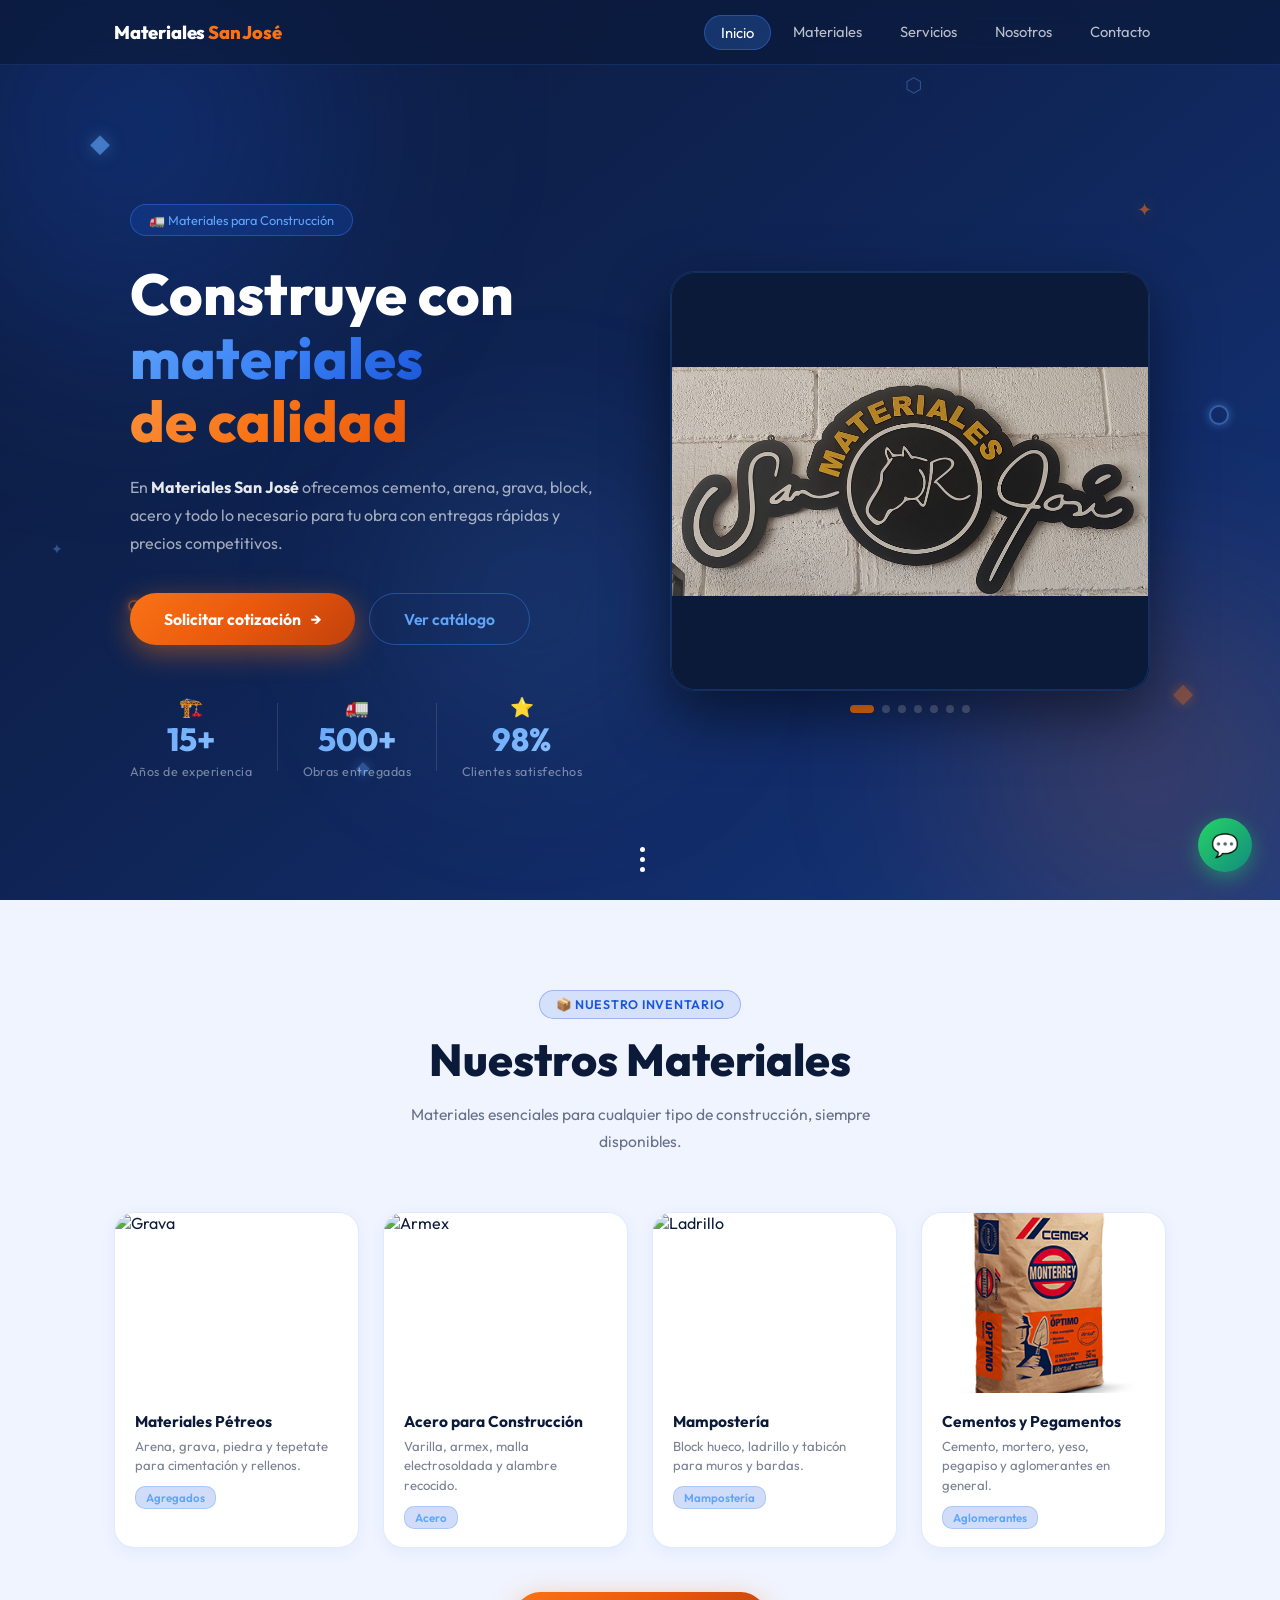
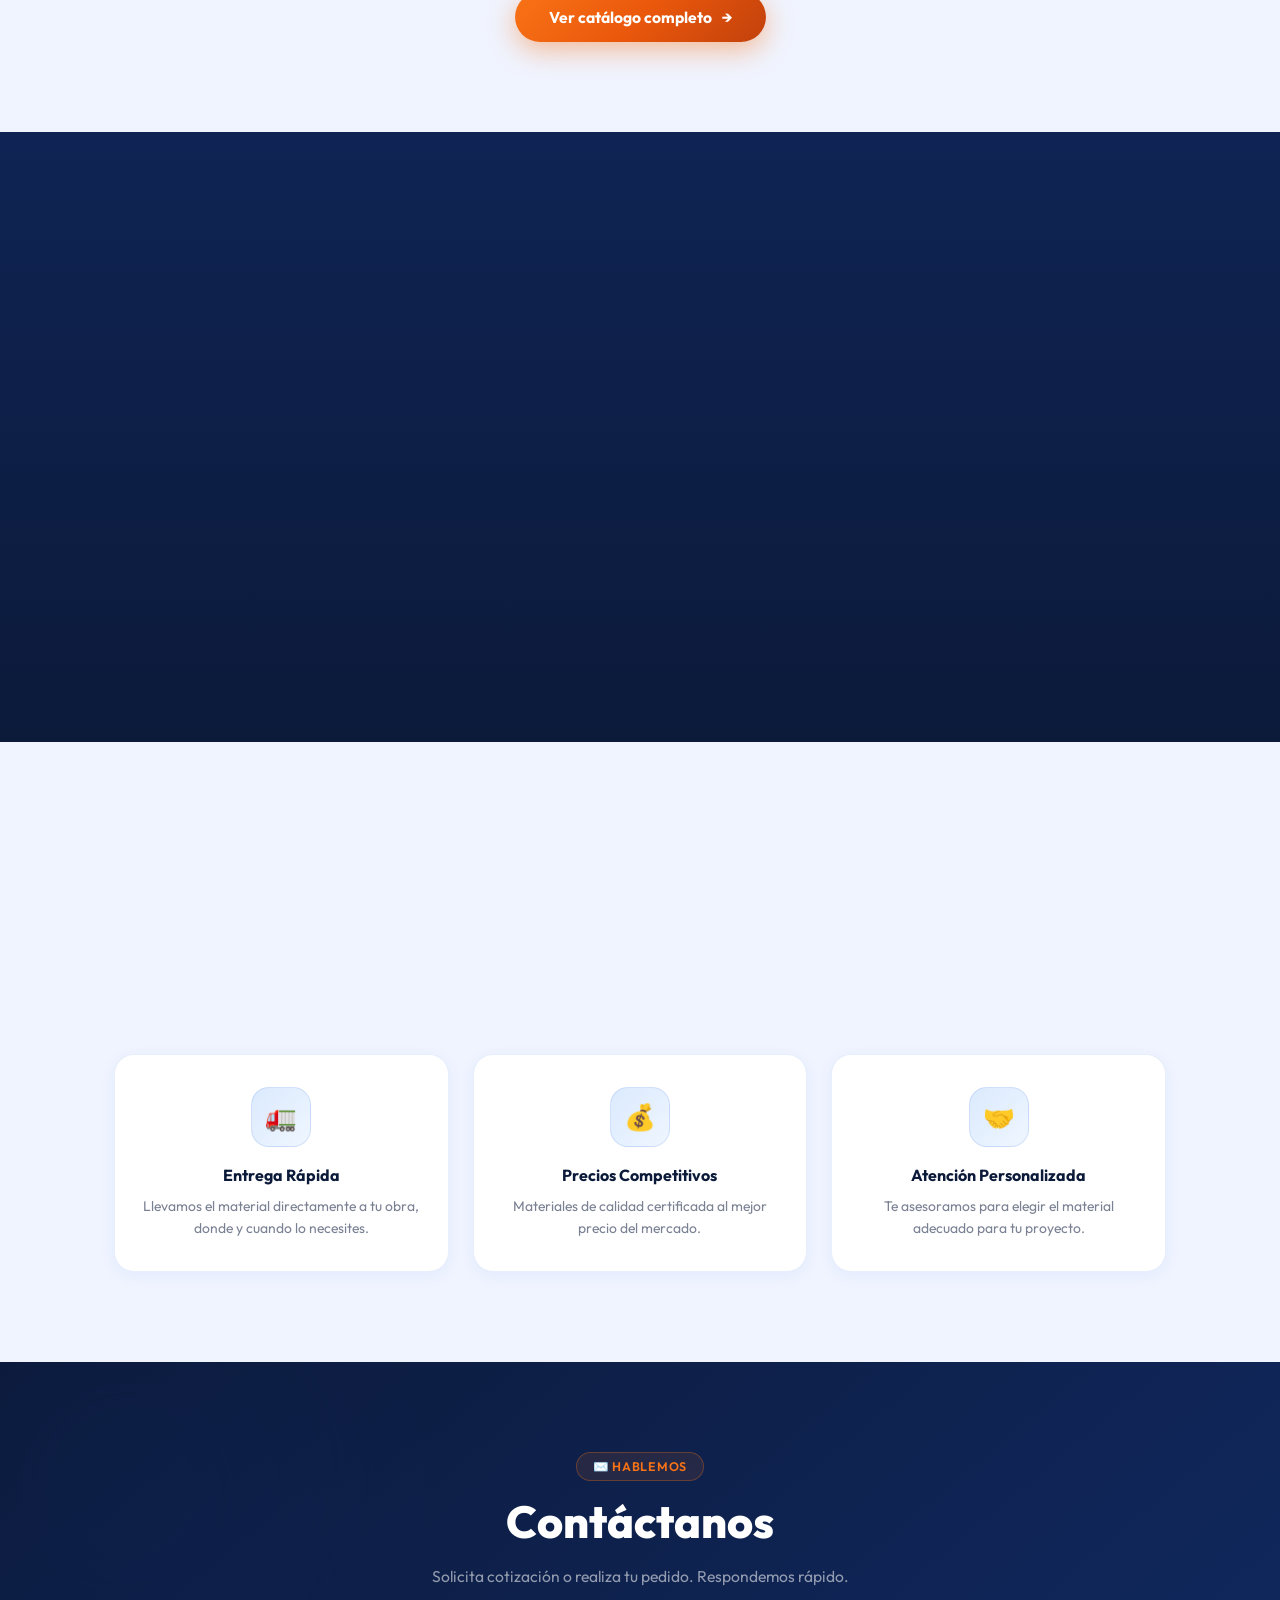
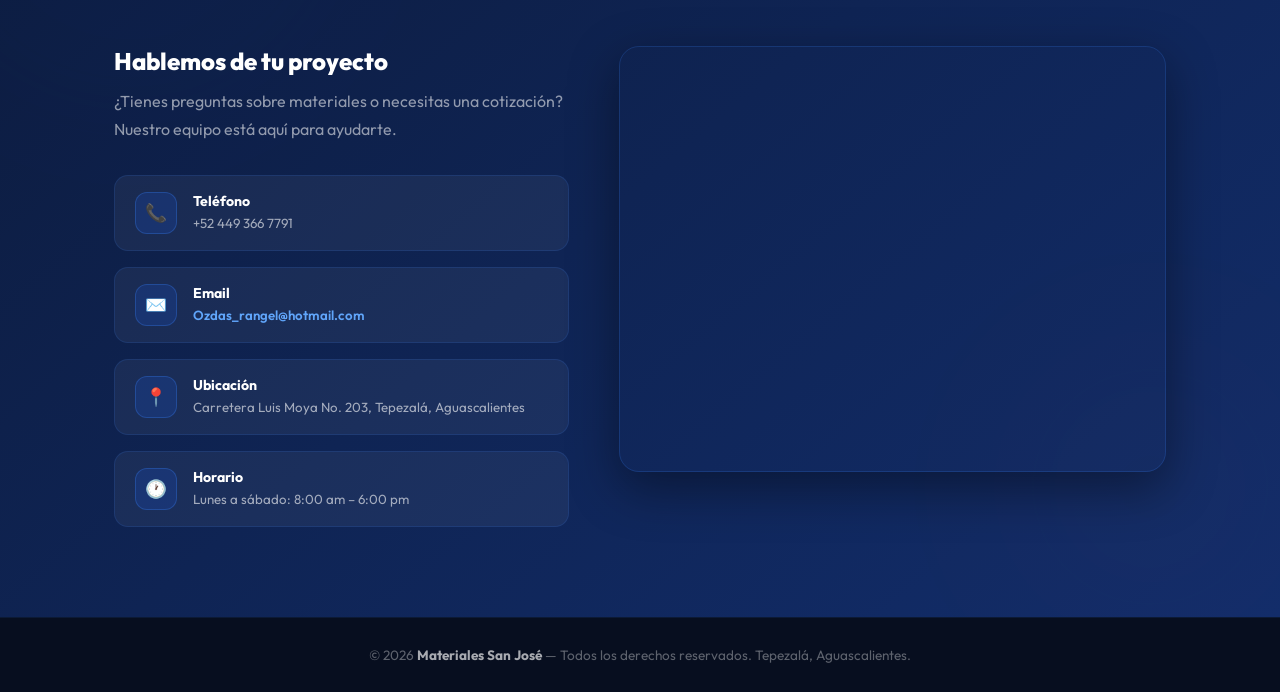
==== index.html @ df7d9808 "Primer commit" ====
<!DOCTYPE html>
<html lang="es">
<head>
<meta charset="UTF-8">
<meta name="viewport" content="width=device-width, initial-scale=1">
<title>Materiales San José | Venta de Materiales para Construcción</title>
<meta name="description" content="Materiales San José ofrece cemento, arena, grava, block, acero y todo lo necesario para tu obra con entregas rápidas y precios competitivos.">
<meta name="theme-color" content="#1a56db">
<link rel="icon" type="image/png" href="img/favicon-96x96.png">
<link href="https://fonts.googleapis.com/css2?family=Outfit:wght@300;400;600;700;800&display=swap" rel="stylesheet">
<script defer src="https://unpkg.com/lucide@latest/dist/umd/lucide.js"></script>
<link rel="stylesheet" href="css/styles.css">
</head>
<body>

<!-- ===== NAV ===== -->
<nav class="nav-container">
  <div class="container">
    <div class="nav-wrapper">
      <div class="nav-logo">
        <img src="" alt="Materiales San José" onerror="this.style.display='none'; this.nextElementSibling.style.display='block'">
        <span class="nav-logo-text" style="display:none">Materiales <span>San José</span></span>
      </div>
      <div class="nav-menu-desktop">
        <a href="#inicio" class="active">Inicio</a>
        <a href="#materiales">Materiales</a>
        <a href="#servicios">Servicios</a>
        <a href="#nosotros">Nosotros</a>
        <a href="#contacto">Contacto</a>
      </div>
      <button id="mobile-menu-button" aria-label="Menú">
        <i data-lucide="menu"></i>
      </button>
    </div>
  </div>
  <div id="mobile-menu" class="mobile-menu">
    <div class="mobile-menu-content">
      <a href="#inicio">Inicio</a>
      <a href="#materiales">Materiales</a>
      <a href="#servicios">Servicios</a>
      <a href="#nosotros">Nosotros</a>
      <a href="#contacto">Contacto</a>
    </div>
  </div>
</nav>

<!-- ===== HERO ===== -->
<section id="inicio">
  <!-- Blobs de fondo -->
  <div class="blob blob-1"></div>
  <div class="blob blob-2"></div>
  <div class="blob blob-3"></div>

  <!-- Formas flotantes -->
  <div class="float-shape" style="top:14%;left:7%;--dur:7s;--delay:0s">
    <span class="shape-icon" style="--size:26px;--color:rgba(96,165,250,0.6)">◆</span>
  </div>
  <div class="float-shape" style="top:22%;right:10%;--dur:9s;--delay:-3s">
    <span class="shape-icon" style="--size:18px;--color:rgba(249,115,22,0.55)">✦</span>
  </div>
  <div class="float-shape" style="top:60%;left:4%;--dur:11s;--delay:-5s">
    <span class="shape-icon" style="--size:14px;--color:rgba(96,165,250,0.4)">✦</span>
  </div>
  <div class="float-shape" style="bottom:22%;right:7%;--dur:8s;--delay:-2s">
    <div class="shape-diamond" style="--size:14px;--color:rgba(249,115,22,0.4)"></div>
  </div>
  <div class="float-shape" style="top:45%;right:4%;--dur:13s;--delay:-7s">
    <div class="shape-ring" style="--size:20px;--color:rgba(96,165,250,0.45)"></div>
  </div>
  <div class="float-shape" style="bottom:32%;left:10%;--dur:10s;--delay:-4s">
    <div class="shape-ring" style="--size:12px;--color:rgba(249,115,22,0.4)"></div>
  </div>
  <div class="float-shape" style="top:8%;right:28%;--dur:6s;--delay:-1s">
    <span class="shape-icon" style="--size:20px;--color:rgba(96,165,250,0.35)">⬡</span>
  </div>
  <div class="float-shape" style="bottom:14%;left:28%;--dur:9s;--delay:-6s">
    <div class="shape-diamond" style="--size:10px;--color:rgba(96,165,250,0.35)"></div>
  </div>

  <div class="container">
    <div class="hero-wrapper">
      <div class="hero-content">
        <div class="hero-badge">
          🚛 Materiales para Construcción
        </div>
        <h1 class="hero-title">
          Construye con<br>
          <span class="highlight-blue">materiales</span><br>
          <span class="highlight-orange">de calidad</span>
        </h1>
        <p class="hero-description">
          En <strong>Materiales San José</strong> ofrecemos cemento, arena, grava,
          block, acero y todo lo necesario para tu obra con entregas rápidas
          y precios competitivos.
        </p>
        <div class="hero-btns">
          <a href="#contacto" class="btn-primary">
            Solicitar cotización <span class="btn-arrow">→</span>
          </a>
          <a href="html/productos.html" class="btn-secondary">
            Ver catálogo
          </a>
        </div>

        <div class="hero-stats">
          <div class="stat">
            <span class="stat-icon">🏗️</span>
            <span class="stat-num">15+</span>
            <span class="stat-label">Años de experiencia</span>
          </div>
          <div class="stat">
            <span class="stat-icon">🚛</span>
            <span class="stat-num">500+</span>
            <span class="stat-label">Obras entregadas</span>
          </div>
          <div class="stat">
            <span class="stat-icon">⭐</span>
            <span class="stat-num">98%</span>
            <span class="stat-label">Clientes satisfechos</span>
          </div>
        </div>
      </div>

    <div class="hero-image-container">
  <div class="hero-image-glow"></div>
  <div class="hero-slider">
    <img src="img/IMG15.jpg" class="active" alt="">
    <img src="img/IMG25.jpg" alt="">
    <img src="img/IMG24.jpg" alt="Camión de entrega">
    <img src="img/IMG37.jpg" alt="">
    <img src="img/IMG38.jpg" alt="">
    <img src="img/IMG39.jpg" alt="">
    <img src="img/IMG40.jpg" alt="">
    
  </div>
  <div class="hero-slider-dots" id="heroDots"></div>
</div>
  </div>

  <div class="scroll-indicator">
    <div class="scroll-dot"></div>
    <div class="scroll-dot"></div>
    <div class="scroll-dot"></div>
  </div>
</section>

<!-- ===== MATERIALES ===== -->
<section id="materiales" class="section section-light">
  <div class="container">
    <div class="section-header reveal">
      <div class="section-label">📦 Nuestro Inventario</div>
      <h2 class="section-title dark">Nuestros Materiales</h2>
      <p class="section-desc dark">Materiales esenciales para cualquier tipo de construcción, siempre disponibles.</p>
    </div>

    <div class="gallery-grid">
      <div class="gallery-card reveal" style="transition-delay:.05s">
        <div class="card-slider">
           <img src="img/IMG47.jpg" alt="Arena">
          <img src="img/IMG46.jpg" alt="Grava">
            <img src="img/IMG44.jpg" alt="Piedra">
          <img src="img/IMG48.jpg" alt="Tepetate">
        </div>
        <div class="card-body">
          <h3>Materiales Pétreos</h3>
          <p>Arena, grava, piedra y tepetate para cimentación y rellenos.</p>
          <span class="card-tag">Agregados</span>
        </div>
      </div>

      <div class="gallery-card reveal" style="transition-delay:.1s">
        <div class="card-slider">
          <img src="img/IMG41.jpg" class="active" alt="Varilla">
          <img src="img/IMG36.jpg" alt="Armex">
          <img src="img/IMG14.jpg" alt="Malla">
          <img src="img/alambre.avif" alt="Alambre">
        </div>
        <div class="card-body">
          <h3>Acero para Construcción</h3>
          <p>Varilla, armex, malla electrosoldada y alambre recocido.</p>
          <span class="card-tag">Acero</span>
        </div>
      </div>

      <div class="gallery-card reveal" style="transition-delay:.15s">
        <div class="card-slider">
          <img src="img/IMG32.jpg" class="active" alt="Block">
          <img src="img/IMG26.jpg" alt="Ladrillo">
          <img src="img/IMG31.jpg" alt="Tabicón">
        </div>
        <div class="card-body">
          <h3>Mampostería</h3>
          <p>Block hueco, ladrillo y tabicón para muros y bardas.</p>
          <span class="card-tag">Mampostería</span>
        </div>
      </div>

      <div class="gallery-card reveal" style="transition-delay:.2s">
        <div class="card-slider">
          <img src="img/cemento.jpg" class="active" alt="Cemento">
          <img src="img/mortero.png" alt="Mortero">
          <img src="img/yeso.png" alt="Yeso">
          <img src="img/pegapiso.jpg" alt="Pegapiso">
        </div>
        <div class="card-body">
          <h3>Cementos y Pegamentos</h3>
          <p>Cemento, mortero, yeso, pegapiso y aglomerantes en general.</p>
          <span class="card-tag">Aglomerantes</span>
        </div>
      </div>
    </div>

    <div class="center-btn reveal">
      <a href="html/productos.html" class="btn-primary">
        Ver catálogo completo <span class="btn-arrow">→</span>
      </a>
    </div>
  </div>
</section>

<!-- ===== SERVICIOS ===== -->
<section id="servicios" class="section section-dark">
  <div class="container">
    <div class="section-header reveal">
      <div class="section-label orange">🔧 Equipos & Servicios</div>
      <h2 class="section-title">Servicios y Maquinaria</h2>
      <p class="section-desc">Equipos y maquinaria disponibles para facilitar tu obra al mejor precio.</p>
    </div>

    <div class="services-grid">
      <div class="service-card reveal" style="transition-delay:.05s">
        <div class="service-icon">🚜</div>
        <h3>Maquinaria Pesada</h3>
        <ul>
          <li>Retroexcavadora</li>
          <li>Camión 14 m³</li>
          <li>Camión plataforma</li>
        </ul>
      </div>
      <div class="service-card reveal" style="transition-delay:.1s">
        <div class="service-icon">🏗️</div>
        <h3>Equipos para Concreto</h3>
        <ul>
          <li>Allanadora</li>
          <li>Cortadora de concreto</li>
          <li>Apisonadora</li>
        </ul>
      </div>
      <div class="service-card reveal" style="transition-delay:.15s">
        <div class="service-icon">🪵</div>
        <h3>Materiales Adicionales</h3>
        <ul>
          <li>Madera para obra</li>
          <li>Aceites y lubricantes</li>
          <li>Tubería PVC / CPVC / PPR</li>
        </ul>
      </div>
    </div>
  </div>
</section>

<!-- ===== VENTAJAS ===== -->
<section id="nosotros" class="section section-light">
  <div class="container">
    <div class="section-header reveal">
      <div class="section-label">🏆 ¿Por qué elegirnos?</div>
      <h2 class="section-title dark">Tu obra en las mejores manos</h2>
      <p class="section-desc dark">Más de 15 años entregando materiales de calidad en Aguascalientes y la región.</p>
    </div>

    <div class="benefits-grid">
      <div class="benefit-card reveal" style="transition-delay:.05s">
        <div class="benefit-icon">🚛</div>
        <h3>Entrega Rápida</h3>
        <p>Llevamos el material directamente a tu obra, donde y cuando lo necesites.</p>
      </div>
      <div class="benefit-card reveal" style="transition-delay:.1s">
        <div class="benefit-icon">💰</div>
        <h3>Precios Competitivos</h3>
        <p>Materiales de calidad certificada al mejor precio del mercado.</p>
      </div>
      <div class="benefit-card reveal" style="transition-delay:.15s">
        <div class="benefit-icon">🤝</div>
        <h3>Atención Personalizada</h3>
        <p>Te asesoramos para elegir el material adecuado para tu proyecto.</p>
      </div>
    </div>
  </div>
</section>

<!-- ===== CONTACTO ===== -->
<section id="contacto" class="section">
  <!-- Blobs contacto -->
  <div class="blob blob-1" style="opacity:.15"></div>
  <div class="blob blob-2" style="opacity:.12"></div>

  <div class="container" style="position:relative;z-index:2">
    <div class="section-header reveal">
      <div class="section-label orange">✉️ Hablemos</div>
      <h2 class="section-title">Contáctanos</h2>
      <p class="section-desc">Solicita cotización o realiza tu pedido. Respondemos rápido.</p>
    </div>

    <div class="contact-grid reveal">
      <div class="contact-info-side">
        <h3>Hablemos de tu proyecto</h3>
        <p>¿Tienes preguntas sobre materiales o necesitas una cotización? Nuestro equipo está aquí para ayudarte.</p>
        <div class="contact-items">
          <div class="contact-item">
            <div class="contact-item-icon">📞</div>
            <div class="contact-item-text">
              <strong>Teléfono</strong>
              <span>+52 449 366 7791</span>
            </div>
          </div>
          <div class="contact-item">
            <div class="contact-item-icon">✉️</div>
            <div class="contact-item-text">
              <strong>Email</strong>
              <a href="https://mail.google.com/mail/?view=cm&fs=1&to=Ozdas_rangel@hotmail.com" target="_blank">Ozdas_rangel@hotmail.com</a>
            </div>
          </div>
          <div class="contact-item">
            <div class="contact-item-icon">📍</div>
            <div class="contact-item-text">
              <strong>Ubicación</strong>
              <span>Carretera Luis Moya No. 203, Tepezalá, Aguascalientes</span>
            </div>
          </div>
          <div class="contact-item">
            <div class="contact-item-icon">🕐</div>
            <div class="contact-item-text">
              <strong>Horario</strong>
              <span>Lunes a sábado: 8:00 am – 6:00 pm</span>
            </div>
          </div>
        </div>
      </div>

      <div class="contact-map">
        <iframe
          src="https://www.google.com/maps?q=22.2263325,-102.2418156&hl=es&z=17&output=embed"
          width="100%" height="420" style="border:0;" loading="lazy">
        </iframe>
      </div>
    </div>
  </div>
</section>

<!-- ===== FOOTER ===== -->
<footer>
  <div class="container">
    <p>© 2026 <strong>Materiales San José</strong> — Todos los derechos reservados. Tepezalá, Aguascalientes.</p>
  </div>
</footer>

<!-- Botón WhatsApp -->
<a href="https://wa.me/524493667791" target="_blank" class="whatsapp-btn" title="WhatsApp">
  💬
</a>

<!-- Volver arriba -->
<a href="#inicio" class="back-to-top" id="backToTop" title="Volver arriba">↑</a>

<script src="js/funcion.js"></script>
</body>
</html>
---- css/styles.css ----
/* ===== VARIABLES ===== */
:root {
  --blue:        #1a56db;
  --blue-light:  #3b82f6;
  --blue-bright: #60a5fa;
  --orange:      #f97316;
  --orange-light:#fb923c;
  --dark:        #0c1a3a;
  --dark-mid:    #0f2454;
  --dark-light:  #163272;
  --white:       #ffffff;
  --gray-light:  #f0f4ff;
}

/* ===== RESET ===== */
*, *::before, *::after { margin:0; padding:0; box-sizing:border-box; }
html { scroll-behavior: smooth; }

body {
  font-family: 'Outfit', sans-serif;
  background: var(--dark);
  color: var(--white);
  overflow-x: hidden;
}

/* ===== NAV ===== */
.nav-container {
  position: fixed;
  top: 0; left: 0; right: 0;
  z-index: 200;
  background: rgba(12, 26, 58, 0.65);
  backdrop-filter: blur(14px);
  border-bottom: 1px solid rgba(59,130,246,0.18);
}

.container { max-width: 1100px; margin: 0 auto; padding: 0 24px; }

.nav-wrapper {
  display: flex;
  align-items: center;
  justify-content: space-between;
  height: 64px;
}

.nav-logo img {
  height: 44px;
  border-radius: 8px;
  object-fit: contain;
}

.nav-logo-text {
  font-size: 1.15rem;
  font-weight: 800;
  color: var(--white);
  letter-spacing: -0.01em;
}

.nav-logo-text span { color: var(--orange); }

.nav-menu-desktop {
  display: flex;
  gap: 6px;
}

.nav-menu-desktop a {
  text-decoration: none;
  color: rgba(255,255,255,0.72);
  font-size: 0.92rem;
  padding: 7px 16px;
  border-radius: 20px;
  transition: all 0.3s;
}

.nav-menu-desktop a:hover {
  color: white;
  background: rgba(59,130,246,0.2);
}

.nav-menu-desktop a.active {
  background: rgba(59,130,246,0.25);
  color: white;
  border: 1px solid rgba(59,130,246,0.4);
}

#mobile-menu-button {
  display: none;
  background: transparent;
  border: none;
  color: white;
  cursor: pointer;
  padding: 6px;
}

.mobile-menu {
  display: none;
  background: rgba(12,26,58,0.97);
  border-top: 1px solid rgba(59,130,246,0.15);
}

.mobile-menu.open { display: block; }

.mobile-menu-content {
  display: flex;
  flex-direction: column;
  padding: 12px 24px 20px;
  gap: 4px;
}

.mobile-menu-content a {
  text-decoration: none;
  color: rgba(255,255,255,0.75);
  padding: 10px 14px;
  border-radius: 10px;
  font-size: 0.95rem;
  transition: all 0.25s;
}

.mobile-menu-content a:hover {
  color: white;
  background: rgba(59,130,246,0.18);
}

/* ===== HERO ===== */
#inicio {
  min-height: 100vh;
  display: flex;
  align-items: center;
  position: relative;
  overflow: hidden;
  background: linear-gradient(140deg, #0c1a3a 0%, #0f2454 45%, #122d6b 75%, #1a3a80 100%);
  padding-top: 64px;
}

/* Blobs */
.blob {
  position: absolute;
  border-radius: 50%;
  filter: blur(90px);
  pointer-events: none;
  z-index: 0;
}

.blob-1 {
  width: 500px; height: 500px;
  background: radial-gradient(circle, rgba(26,86,219,0.35), transparent);
  top: -120px; left: -120px;
  animation: blobFloat1 10s ease-in-out infinite;
}

.blob-2 {
  width: 420px; height: 420px;
  background: radial-gradient(circle, rgba(249,115,22,0.2), transparent);
  bottom: -80px; right: -80px;
  animation: blobFloat2 13s ease-in-out infinite;
}

.blob-3 {
  width: 300px; height: 300px;
  background: radial-gradient(circle, rgba(96,165,250,0.18), transparent);
  top: 50%; left: 30%;
  animation: blobFloat3 8s ease-in-out infinite;
}

@keyframes blobFloat1 {
  0%,100% { transform: translate(0,0) scale(1); }
  50%      { transform: translate(40px,30px) scale(1.1); }
}
@keyframes blobFloat2 {
  0%,100% { transform: translate(0,0) scale(1); }
  50%      { transform: translate(-30px,-40px) scale(1.08); }
}
@keyframes blobFloat3 {
  0%,100% { transform: translate(0,0) scale(1); }
  50%      { transform: translate(20px,-30px) scale(1.15); }
}

/* Floating shapes */
.float-shape {
  position: absolute;
  pointer-events: none;
  z-index: 1;
  animation: floatRotate var(--dur, 8s) ease-in-out infinite;
  animation-delay: var(--delay, 0s);
}

@keyframes floatRotate {
  0%   { transform: translateY(0px) rotate(0deg); }
  33%  { transform: translateY(-22px) rotate(120deg); }
  66%  { transform: translateY(-10px) rotate(240deg); }
  100% { transform: translateY(0px) rotate(360deg); }
}

.shape-icon {
  font-size: var(--size, 22px);
  color: var(--color, rgba(96,165,250,0.5));
  filter: drop-shadow(0 0 8px currentColor);
  display: block;
}

.shape-diamond {
  width: var(--size, 12px);
  height: var(--size, 12px);
  background: var(--color, rgba(96,165,250,0.4));
  transform: rotate(45deg);
  box-shadow: 0 0 12px var(--color, rgba(96,165,250,0.4));
}

.shape-ring {
  width: var(--size, 16px);
  height: var(--size, 16px);
  border: 2.5px solid var(--color, rgba(249,115,22,0.5));
  border-radius: 50%;
  box-shadow: 0 0 10px var(--color, rgba(249,115,22,0.3));
}

/* Hero content */
.hero-wrapper {
  display: grid;
  grid-template-columns: 1fr 1fr;
  gap: 60px;
  align-items: center;
  padding: 80px 0 60px;
  position: relative;
  z-index: 2;
}

.hero-content { animation: fadeInLeft 0.9s ease both; }

.hero-badge {
  display: inline-flex;
  align-items: center;
  gap: 8px;
  background: rgba(26,86,219,0.22);
  border: 1px solid rgba(59,130,246,0.4);
  border-radius: 20px;
  padding: 7px 18px;
  font-size: 0.8rem;
  color: var(--blue-bright);
  margin-bottom: 26px;
  animation: fadeInDown 0.8s ease both;
}

.hero-title {
  font-size: clamp(2.2rem, 4.5vw, 3.8rem);
  font-weight: 800;
  line-height: 1.1;
  margin-bottom: 20px;
}

.highlight-blue {
  background: linear-gradient(135deg, #60a5fa, #3b82f6, #1a56db);
  -webkit-background-clip: text;
  -webkit-text-fill-color: transparent;
  background-clip: text;
}

.highlight-orange {
  background: linear-gradient(135deg, #fb923c, #f97316, #ea580c);
  -webkit-background-clip: text;
  -webkit-text-fill-color: transparent;
  background-clip: text;
}

.hero-description {
  font-size: 1rem;
  color: rgba(255,255,255,0.62);
  line-height: 1.75;
  max-width: 480px;
  margin-bottom: 36px;
}

.hero-description strong { color: rgba(255,255,255,0.9); }

.btn-primary {
  display: inline-flex;
  align-items: center;
  gap: 10px;
  background: linear-gradient(135deg, #f97316, #ea580c, #c2410c);
  color: white;
  text-decoration: none;
  padding: 15px 34px;
  border-radius: 50px;
  font-size: 0.98rem;
  font-weight: 700;
  font-family: 'Outfit', sans-serif;
  border: none;
  cursor: pointer;
  box-shadow: 0 8px 28px rgba(249,115,22,0.45);
  transition: transform 0.3s, box-shadow 0.3s;
  position: relative;
  overflow: hidden;
}

.btn-primary::before {
  content: '';
  position: absolute;
  top: 0; left: -100%;
  width: 100%; height: 100%;
  background: linear-gradient(90deg, transparent, rgba(255,255,255,0.18), transparent);
  transition: left 0.5s;
}

.btn-primary:hover::before { left: 100%; }

.btn-primary:hover {
  transform: translateY(-3px) scale(1.03);
  box-shadow: 0 14px 36px rgba(249,115,22,0.6);
}

.btn-secondary {
  display: inline-flex;
  align-items: center;
  gap: 10px;
  background: transparent;
  color: var(--blue-bright);
  text-decoration: none;
  padding: 15px 34px;
  border-radius: 50px;
  font-size: 0.98rem;
  font-weight: 600;
  border: 1.5px solid rgba(59,130,246,0.45);
  transition: all 0.3s;
}

.btn-secondary:hover {
  background: rgba(59,130,246,0.12);
  border-color: rgba(59,130,246,0.7);
  transform: translateY(-2px);
}

.btn-arrow {
  display: inline-block;
  animation: arrowBounce 1.6s ease-in-out infinite;
}

@keyframes arrowBounce {
  0%,100% { transform: translateX(0); }
  50%      { transform: translateX(6px); }
}

.hero-btns {
  display: flex;
  gap: 14px;
  flex-wrap: wrap;
  animation: fadeInUp 0.9s ease 0.3s both;
}

/* Hero image */
.hero-image-container {
  position: relative;
  animation: fadeInRight 0.9s ease 0.15s both;
}

.hero-image-container img {
  width: 100%;
  height: 420px;
  object-fit: contain;
  object-position: center center;
  border-radius: 24px;
  box-shadow: 0 24px 60px rgba(0,0,0,0.5);
  border: 1px solid rgba(59,130,246,0.2);
  background: #0c1a3a;
  display: block;
}
.hero-slider {
  position: relative;
  width: 100%;
  height: 420px;
  border-radius: 24px;
  overflow: hidden;
  box-shadow: 0 24px 60px rgba(0,0,0,0.5);
  border: 1px solid rgba(59,130,246,0.2);
  background: #0c1a3a;
}

.hero-slider img {
  position: absolute;
  inset: 0;
  width: 100%;
  height: 100%;
  object-fit: contain;
  object-position: center center;
  background: #0c1a3a;
  opacity: 0;
  transition: opacity 0.9s ease;
}

.hero-slider img.active { opacity: 1; }

.hero-slider-dots {
  display: flex;
  justify-content: center;
  gap: 8px;
  margin-top: 14px;
}

.hero-slider-dots .dot {
  width: 8px; height: 8px;
  border-radius: 50%;
  background: rgba(255,255,255,0.25);
  cursor: pointer;
  transition: all 0.3s;
}

.hero-slider-dots .dot.active {
  background: #f97316;
  width: 24px;
  border-radius: 4px;
}
.hero-image-glow {
  position: absolute;
  inset: -20px;
  background: radial-gradient(ellipse at center, rgba(26,86,219,0.2), transparent 70%);
  border-radius: 50%;
  z-index: -1;
}

/* Stats */
.hero-stats {
  display: flex;
  gap: 50px;
  margin-top: 50px;
  animation: fadeInUp 0.9s ease 0.5s both;
}

.stat { text-align: center; position: relative; }

.stat::after {
  content: '';
  position: absolute;
  right: -25px; top: 10%;
  height: 80%; width: 1px;
  background: rgba(255,255,255,0.12);
}

.stat:last-child::after { display: none; }

.stat-icon {
  font-size: 1.2rem;
  display: block;
  margin-bottom: 4px;
  animation: iconPulse 2.5s ease-in-out infinite;
}

.stat-num {
  font-size: 2rem;
  font-weight: 800;
  line-height: 1;
  margin-bottom: 5px;
  display: block;
  background: linear-gradient(135deg, #60a5fa, #93c5fd);
  -webkit-background-clip: text;
  -webkit-text-fill-color: transparent;
  background-clip: text;
}

.stat-label {
  font-size: 0.78rem;
  color: rgba(255,255,255,0.45);
  letter-spacing: 0.04em;
}

@keyframes iconPulse {
  0%,100% { transform: scale(1); opacity: 0.7; }
  50%      { transform: scale(1.2); opacity: 1; }
}

/* Scroll indicator */
.scroll-indicator {
  position: absolute;
  bottom: 28px; left: 50%;
  transform: translateX(-50%);
  display: flex; flex-direction: column; align-items: center; gap: 5px;
  opacity: 0.35;
  z-index: 2;
  animation: fadeInUp 1s ease 1s both;
}

.scroll-dot {
  width: 5px; height: 5px;
  background: white; border-radius: 50%;
  animation: scrollDots 1.6s ease-in-out infinite;
}
.scroll-dot:nth-child(2) { animation-delay: 0.2s; }
.scroll-dot:nth-child(3) { animation-delay: 0.4s; }

@keyframes scrollDots {
  0%,100% { opacity: 0.2; transform: translateY(0); }
  50%      { opacity: 1; transform: translateY(-4px); }
}

/* ===== SECTIONS SHARED ===== */
.section {
  padding: 90px 0;
}

.section-light {
  background: #f0f4ff;
  color: var(--dark);
}

.section-dark {
  background: linear-gradient(180deg, var(--dark-mid) 0%, var(--dark) 100%);
}

.section-header {
  text-align: center;
  margin-bottom: 56px;
}

.section-label {
  display: inline-flex;
  align-items: center;
  gap: 8px;
  background: rgba(26,86,219,0.12);
  border: 1px solid rgba(26,86,219,0.3);
  border-radius: 20px;
  padding: 6px 16px;
  font-size: 0.78rem;
  font-weight: 600;
  color: var(--blue);
  margin-bottom: 14px;
  text-transform: uppercase;
  letter-spacing: 0.06em;
}

.section-label.orange {
  background: rgba(249,115,22,0.1);
  border-color: rgba(249,115,22,0.3);
  color: var(--orange);
}

.section-title {
  font-size: clamp(1.8rem, 3.5vw, 2.8rem);
  font-weight: 800;
  line-height: 1.2;
  margin-bottom: 14px;
}

.section-title.dark { color: var(--dark); }

.section-desc {
  font-size: 0.98rem;
  color: rgba(255,255,255,0.55);
  max-width: 520px;
  margin: 0 auto;
  line-height: 1.75;
}

.section-desc.dark { color: rgba(12,26,58,0.6); }

/* ===== PRODUCTOS GRID ===== */
.gallery-grid {
  display: grid;
  grid-template-columns: repeat(auto-fill, minmax(240px, 1fr));
  gap: 24px;
}

.gallery-card {
  background: rgba(255,255,255,0.05);
  border: 1.5px solid rgba(59,130,246,0.15);
  border-radius: 20px;
  overflow: hidden;
  transition: transform 0.35s, box-shadow 0.35s, border-color 0.35s;
  cursor: pointer;
}

.gallery-card:hover {
  transform: translateY(-8px);
  box-shadow: 0 20px 50px rgba(26,86,219,0.25);
  border-color: rgba(59,130,246,0.4);
}

.card-slider {
  position: relative;
  height: 180px;
  overflow: hidden;
  background: rgba(255,255,255,0.04);
}

.card-slider img {
  position: absolute;
  inset: 0;
  width: 100%; height: 100%;
  object-fit: cover;
  opacity: 0;
  transition: opacity 0.8s ease;
}

.card-slider img.active { opacity: 1; }

.card-body { padding: 18px 20px; }

.card-body h3 {
  font-size: 0.97rem;
  font-weight: 700;
  color: var(--white);
  margin-bottom: 6px;
}

.card-body p {
  font-size: 0.82rem;
  color: rgba(255,255,255,0.5);
  line-height: 1.5;
}

.card-tag {
  display: inline-block;
  background: rgba(26,86,219,0.2);
  border: 1px solid rgba(59,130,246,0.25);
  color: var(--blue-bright);
  font-size: 0.72rem;
  padding: 3px 10px;
  border-radius: 10px;
  margin-top: 10px;
  font-weight: 600;
}

/* Light version cards */
.section-light .gallery-card {
  background: white;
  border-color: rgba(26,86,219,0.12);
  box-shadow: 0 4px 16px rgba(26,86,219,0.06);
}

.section-light .gallery-card:hover {
  box-shadow: 0 16px 40px rgba(26,86,219,0.14);
  border-color: rgba(26,86,219,0.3);
}

.section-light .card-body h3 { color: var(--dark); }
.section-light .card-body p  { color: rgba(12,26,58,0.55); }

/* ===== SERVICIOS ===== */
.services-grid {
  display: grid;
  grid-template-columns: repeat(3, 1fr);
  gap: 24px;
}

.service-card {
  background: rgba(255,255,255,0.05);
  border: 1.5px solid rgba(59,130,246,0.15);
  border-radius: 20px;
  padding: 30px 26px;
  transition: transform 0.3s, border-color 0.3s, box-shadow 0.3s;
}

.service-card:hover {
  transform: translateY(-6px);
  border-color: rgba(249,115,22,0.4);
  box-shadow: 0 16px 40px rgba(249,115,22,0.12);
}

.service-icon {
  width: 52px; height: 52px;
  background: linear-gradient(135deg, rgba(249,115,22,0.18), rgba(249,115,22,0.08));
  border: 1.5px solid rgba(249,115,22,0.3);
  border-radius: 14px;
  display: flex; align-items: center; justify-content: center;
  margin-bottom: 18px;
  font-size: 1.5rem;
}

.service-card h3 {
  font-size: 1rem;
  font-weight: 700;
  margin-bottom: 14px;
  color: var(--white);
}

.service-card ul {
  list-style: none;
  display: flex;
  flex-direction: column;
  gap: 8px;
}

.service-card ul li {
  font-size: 0.87rem;
  color: rgba(255,255,255,0.6);
  display: flex;
  align-items: center;
  gap: 8px;
}

.service-card ul li::before {
  content: '';
  width: 6px; height: 6px;
  background: var(--orange);
  border-radius: 50%;
  flex-shrink: 0;
}

/* ===== VENTAJAS ===== */
.benefits-grid {
  display: grid;
  grid-template-columns: repeat(3, 1fr);
  gap: 24px;
}

.benefit-card {
  background: white;
  border: 1.5px solid rgba(26,86,219,0.1);
  border-radius: 20px;
  padding: 32px 26px;
  text-align: center;
  transition: transform 0.3s, box-shadow 0.3s, border-color 0.3s;
  box-shadow: 0 4px 16px rgba(26,86,219,0.06);
}

.benefit-card:hover {
  transform: translateY(-6px);
  box-shadow: 0 16px 40px rgba(26,86,219,0.12);
  border-color: rgba(26,86,219,0.25);
}

.benefit-icon {
  width: 60px; height: 60px;
  background: linear-gradient(135deg, #dbeafe, #eff6ff);
  border-radius: 18px;
  display: flex; align-items: center; justify-content: center;
  margin: 0 auto 18px;
  font-size: 1.6rem;
  border: 1.5px solid rgba(26,86,219,0.12);
}

.benefit-card h3 {
  font-size: 1rem;
  font-weight: 700;
  color: var(--dark);
  margin-bottom: 10px;
}

.benefit-card p {
  font-size: 0.87rem;
  color: rgba(12,26,58,0.55);
  line-height: 1.6;
}

/* ===== CONTACTO ===== */
#contacto {
  background: linear-gradient(140deg, #0c1a3a 0%, #0f2454 50%, #122d6b 100%);
  position: relative;
  overflow: hidden;
}

.contact-grid {
  display: grid;
  grid-template-columns: 1fr 1.2fr;
  gap: 50px;
  align-items: start;
}

.contact-info-side h3 {
  font-size: 1.5rem;
  font-weight: 800;
  margin-bottom: 12px;
}

.contact-info-side p {
  color: rgba(255,255,255,0.55);
  line-height: 1.7;
  margin-bottom: 32px;
}

.contact-items {
  display: flex;
  flex-direction: column;
  gap: 16px;
}

.contact-item {
  display: flex;
  align-items: flex-start;
  gap: 16px;
  padding: 16px 20px;
  background: rgba(255,255,255,0.05);
  border: 1px solid rgba(59,130,246,0.15);
  border-radius: 14px;
  transition: transform 0.3s, background 0.3s, border-color 0.3s;
}

.contact-item:hover {
  transform: translateX(6px);
  background: rgba(26,86,219,0.1);
  border-color: rgba(59,130,246,0.3);
}

.contact-item-icon {
  width: 42px; height: 42px; min-width: 42px;
  background: rgba(26,86,219,0.2);
  border: 1px solid rgba(59,130,246,0.3);
  border-radius: 12px;
  display: flex; align-items: center; justify-content: center;
  font-size: 1.1rem;
}

.contact-item-text strong {
  display: block;
  font-size: 0.88rem;
  font-weight: 700;
  margin-bottom: 2px;
}

.contact-item-text span {
  font-size: 0.83rem;
  color: rgba(255,255,255,0.6);
}

.contact-item-text a {
  font-size: 0.83rem;
  color: var(--blue-bright);
  text-decoration: none;
  font-weight: 600;
}

.contact-map {
  border-radius: 20px;
  overflow: hidden;
  border: 1.5px solid rgba(59,130,246,0.2);
  box-shadow: 0 16px 50px rgba(0,0,0,0.4);
}

/* ===== FOOTER ===== */
footer {
  background: #070e1f;
  border-top: 1px solid rgba(59,130,246,0.1);
  padding: 28px 0;
  text-align: center;
  color: rgba(255,255,255,0.35);
  font-size: 0.85rem;
}

footer strong { color: rgba(255,255,255,0.65); }

/* ===== WHATSAPP BTN ===== */
.whatsapp-btn {
  position: fixed;
  bottom: 28px; right: 28px;
  width: 54px; height: 54px;
  background: linear-gradient(135deg, #25d366, #128c7e);
  border-radius: 50%;
  display: flex; align-items: center; justify-content: center;
  color: white;
  font-size: 1.4rem;
  text-decoration: none;
  box-shadow: 0 6px 20px rgba(37,211,102,0.45);
  z-index: 300;
  transition: transform 0.3s, box-shadow 0.3s;
  animation: waBounce 2s ease-in-out infinite;
}

.whatsapp-btn:hover {
  transform: scale(1.12);
  box-shadow: 0 10px 30px rgba(37,211,102,0.6);
  animation: none;
}

@keyframes waBounce {
  0%,100% { transform: translateY(0); }
  50%      { transform: translateY(-5px); }
}

/* ===== BACK TO TOP ===== */
.back-to-top {
  position: fixed;
  bottom: 92px; right: 28px;
  width: 42px; height: 42px;
  background: rgba(26,86,219,0.25);
  border: 1.5px solid rgba(59,130,246,0.35);
  border-radius: 50%;
  display: flex; align-items: center; justify-content: center;
  color: var(--blue-bright);
  text-decoration: none;
  z-index: 300;
  transition: all 0.3s;
  backdrop-filter: blur(8px);
  opacity: 0;
  pointer-events: none;
}

.back-to-top.visible {
  opacity: 1;
  pointer-events: all;
}

.back-to-top:hover {
  background: rgba(26,86,219,0.45);
  transform: translateY(-3px);
}

/* ===== VER MÁS BTN ===== */
.center-btn { text-align: center; margin-top: 44px; }

/* ===== ANIMATIONS ===== */
@keyframes fadeInDown {
  from { opacity:0; transform:translateY(-24px); }
  to   { opacity:1; transform:translateY(0); }
}
@keyframes fadeInUp {
  from { opacity:0; transform:translateY(30px); }
  to   { opacity:1; transform:translateY(0); }
}
@keyframes fadeInLeft {
  from { opacity:0; transform:translateX(-30px); }
  to   { opacity:1; transform:translateX(0); }
}
@keyframes fadeInRight {
  from { opacity:0; transform:translateX(30px); }
  to   { opacity:1; transform:translateX(0); }
}

/* Scroll reveal */
.reveal {
  opacity: 0;
  transform: translateY(30px);
  transition: opacity 0.7s ease, transform 0.7s ease;
}
.reveal.visible {
  opacity: 1;
  transform: translateY(0);
}

/* ===== diseño responsivo ===== */
@media (max-width: 900px) {
  .hero-wrapper { grid-template-columns: 1fr; text-align: center; gap: 40px; }
  .hero-btns { justify-content: center; }
  .hero-stats { justify-content: center; }
  .hero-description { margin: 0 auto 36px; }
  .hero-badge { justify-content: center; }
  .services-grid { grid-template-columns: 1fr; }
  .benefits-grid { grid-template-columns: 1fr; }
  .contact-grid { grid-template-columns: 1fr; }
}

@media (max-width: 640px) {
  .nav-menu-desktop { display: none; }
  #mobile-menu-button { display: flex; }
  .gallery-grid { grid-template-columns: 1fr 1fr; }
  .hero-stats { gap: 24px; flex-wrap: wrap; }
}
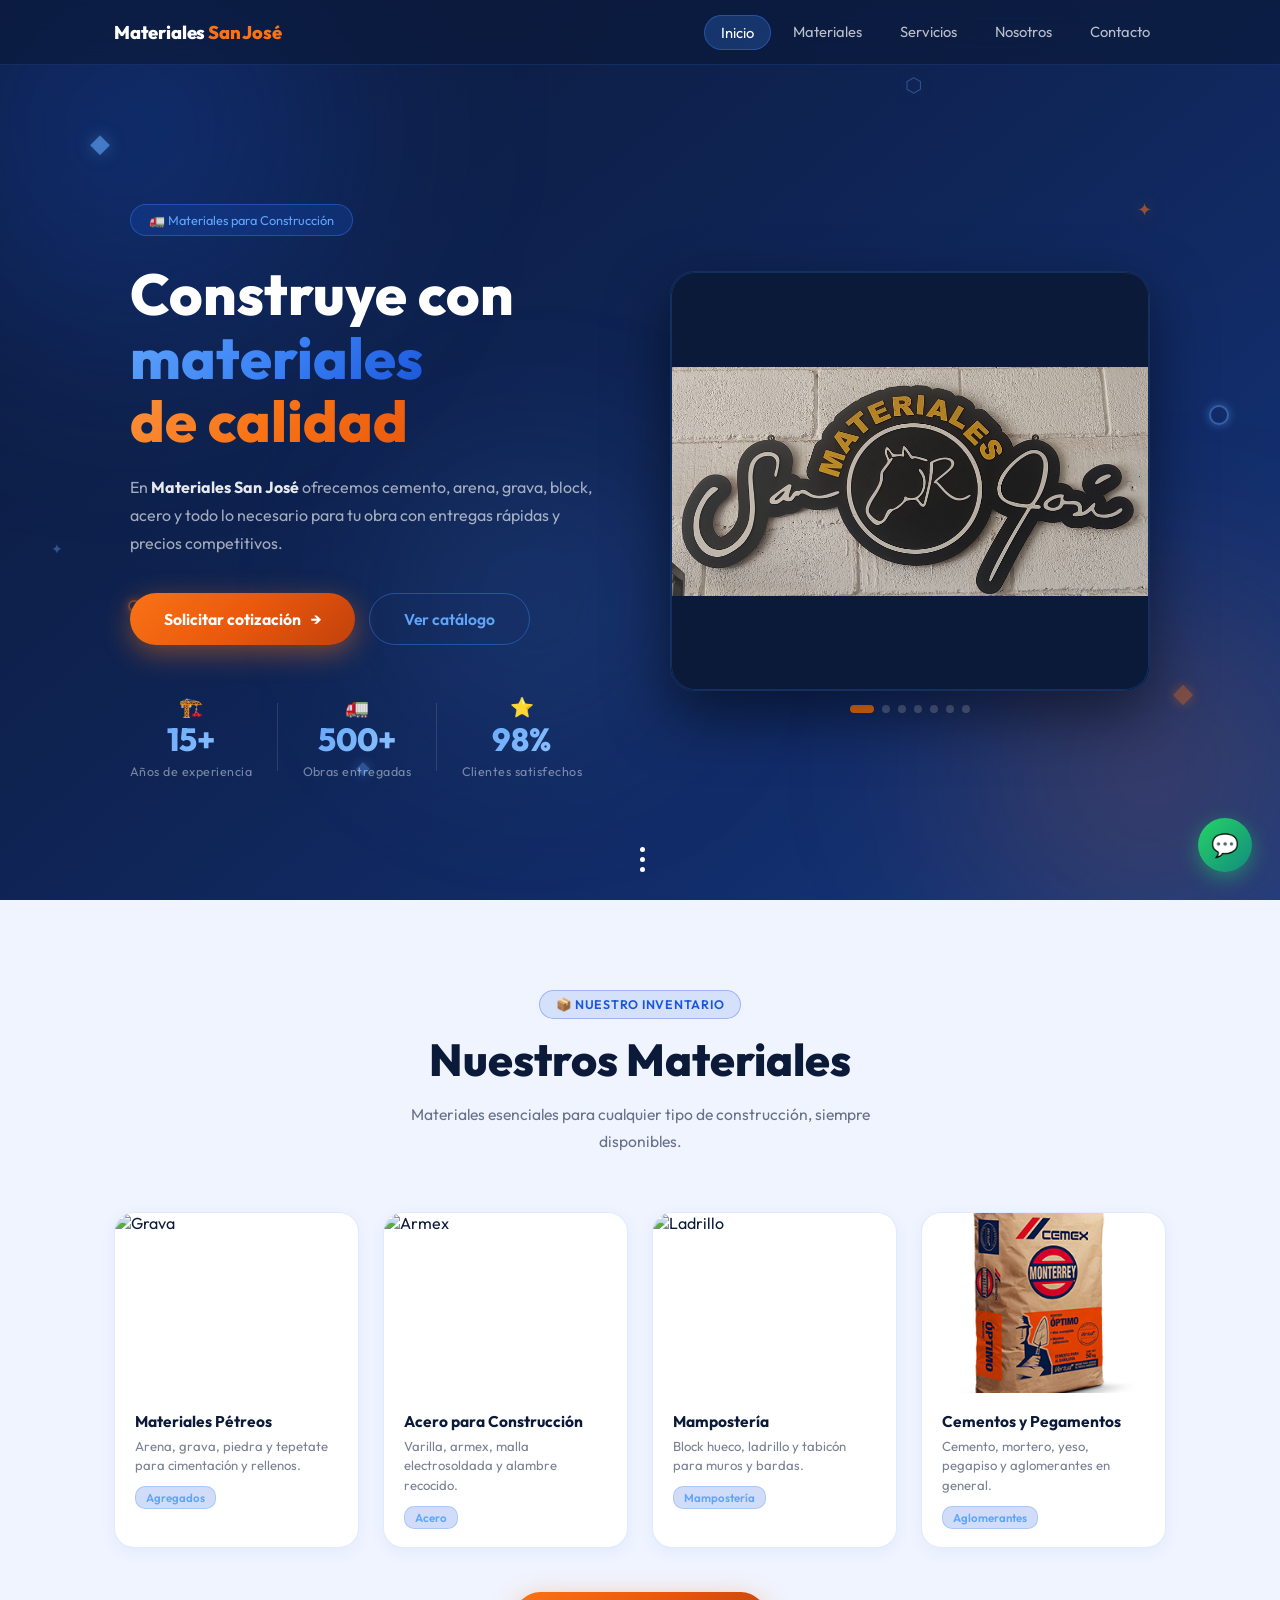
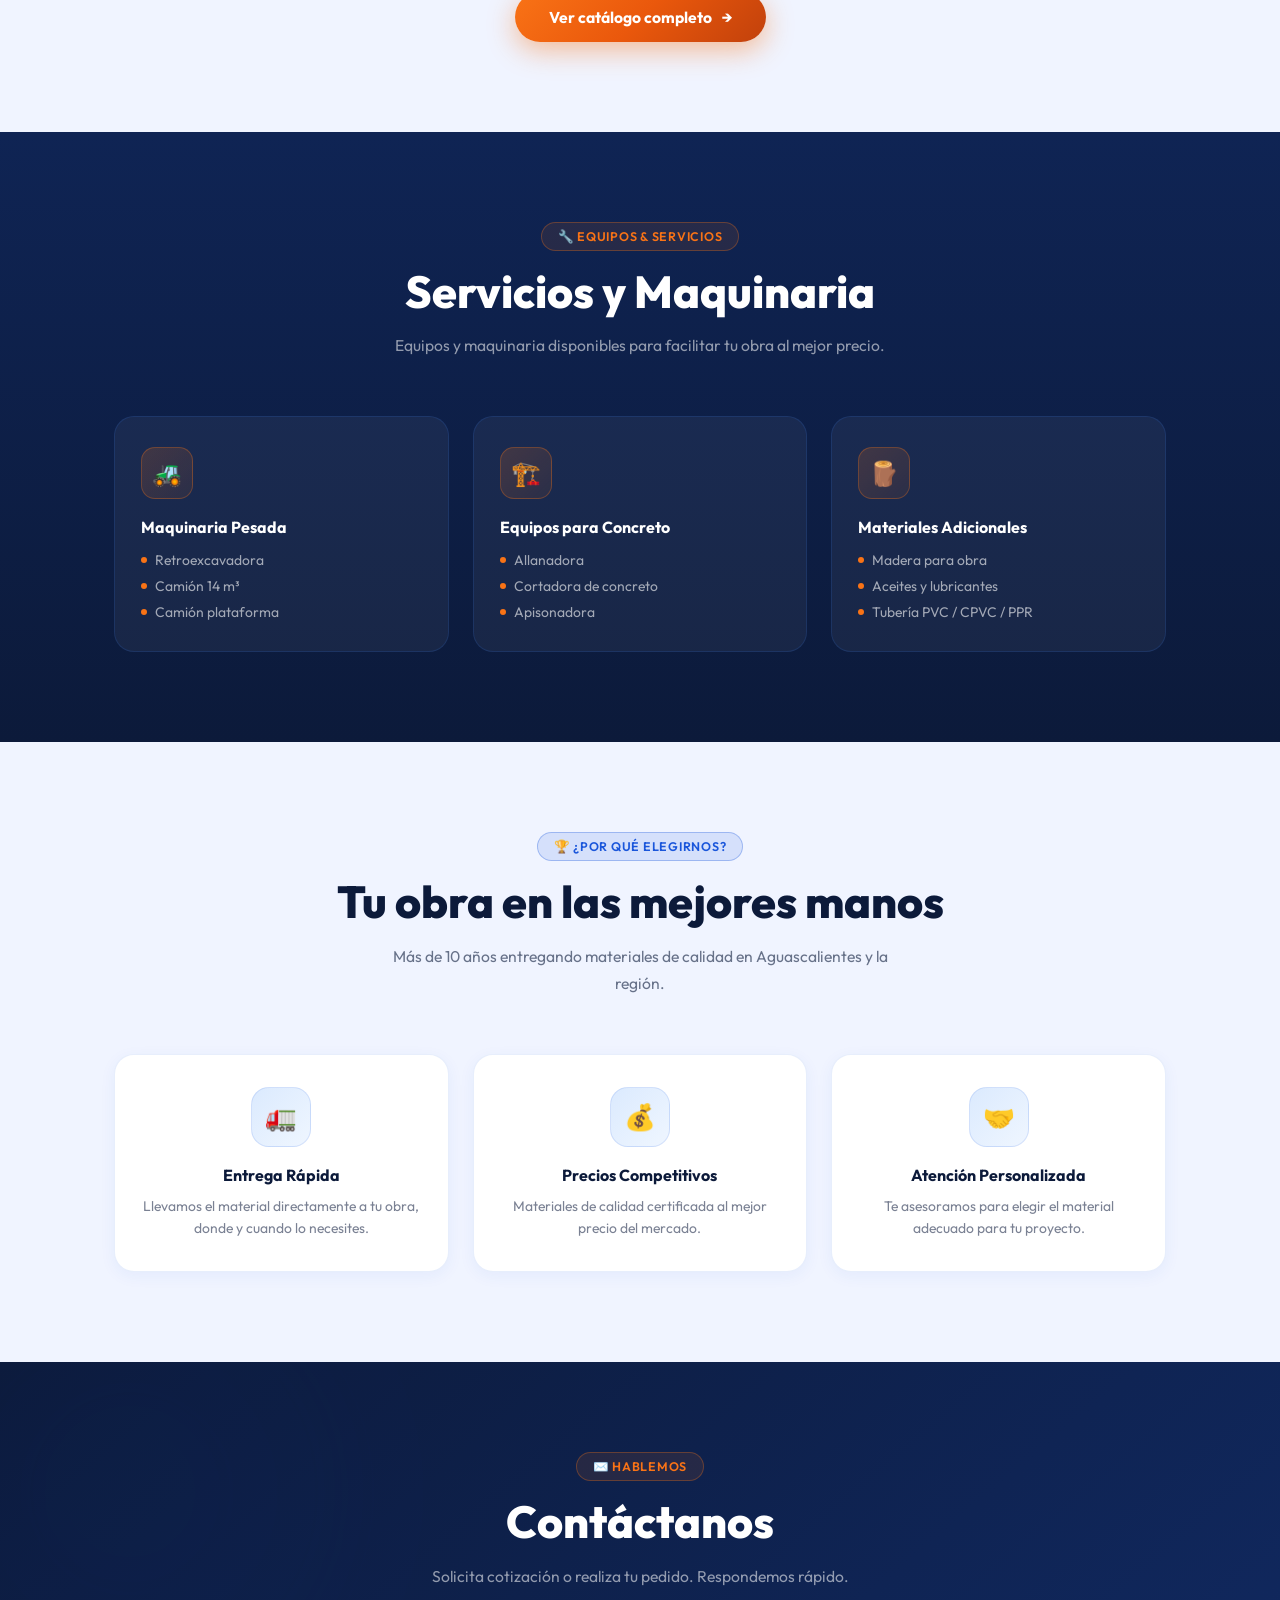
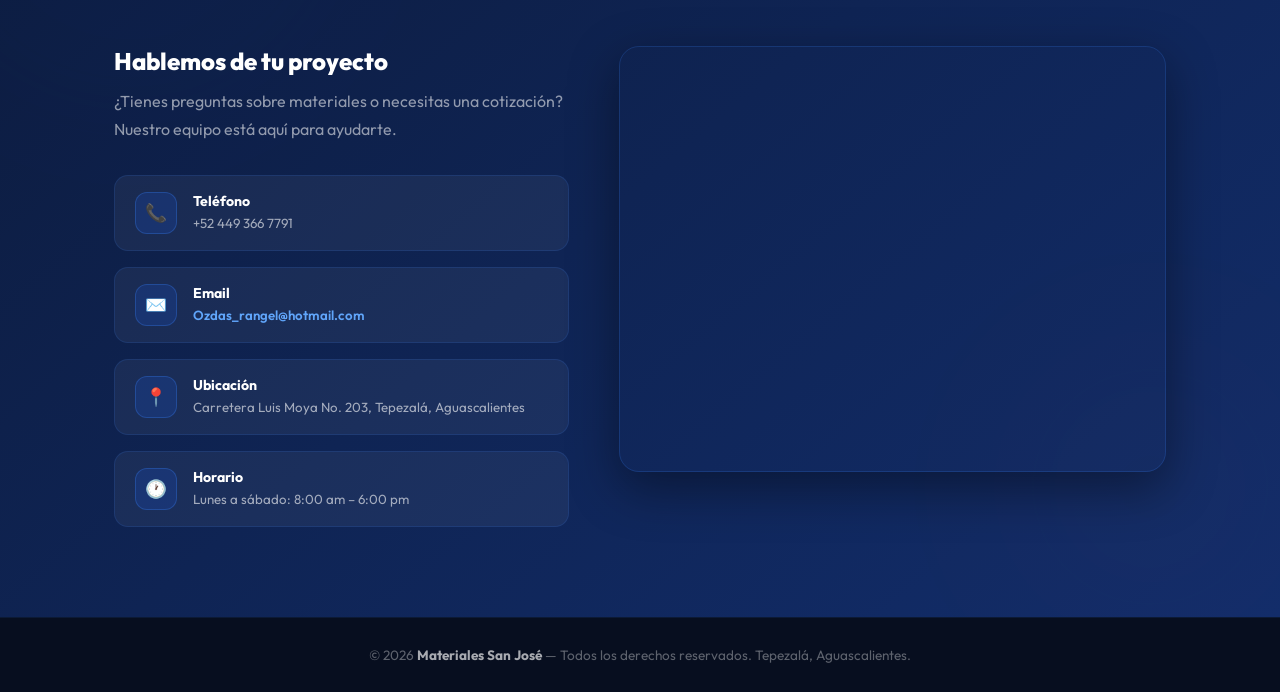
==== commit ab2d9a7a: "Tu mensaje" ====
--- a/index.html
+++ b/index.html
@@ -265,7 +265,7 @@
     <div class="section-header reveal">
       <div class="section-label">🏆 ¿Por qué elegirnos?</div>
       <h2 class="section-title dark">Tu obra en las mejores manos</h2>
-      <p class="section-desc dark">Más de 15 años entregando materiales de calidad en Aguascalientes y la región.</p>
+      <p class="section-desc dark">Más de 10 años entregando materiales de calidad en Aguascalientes y la región.</p>
     </div>
 
     <div class="benefits-grid">
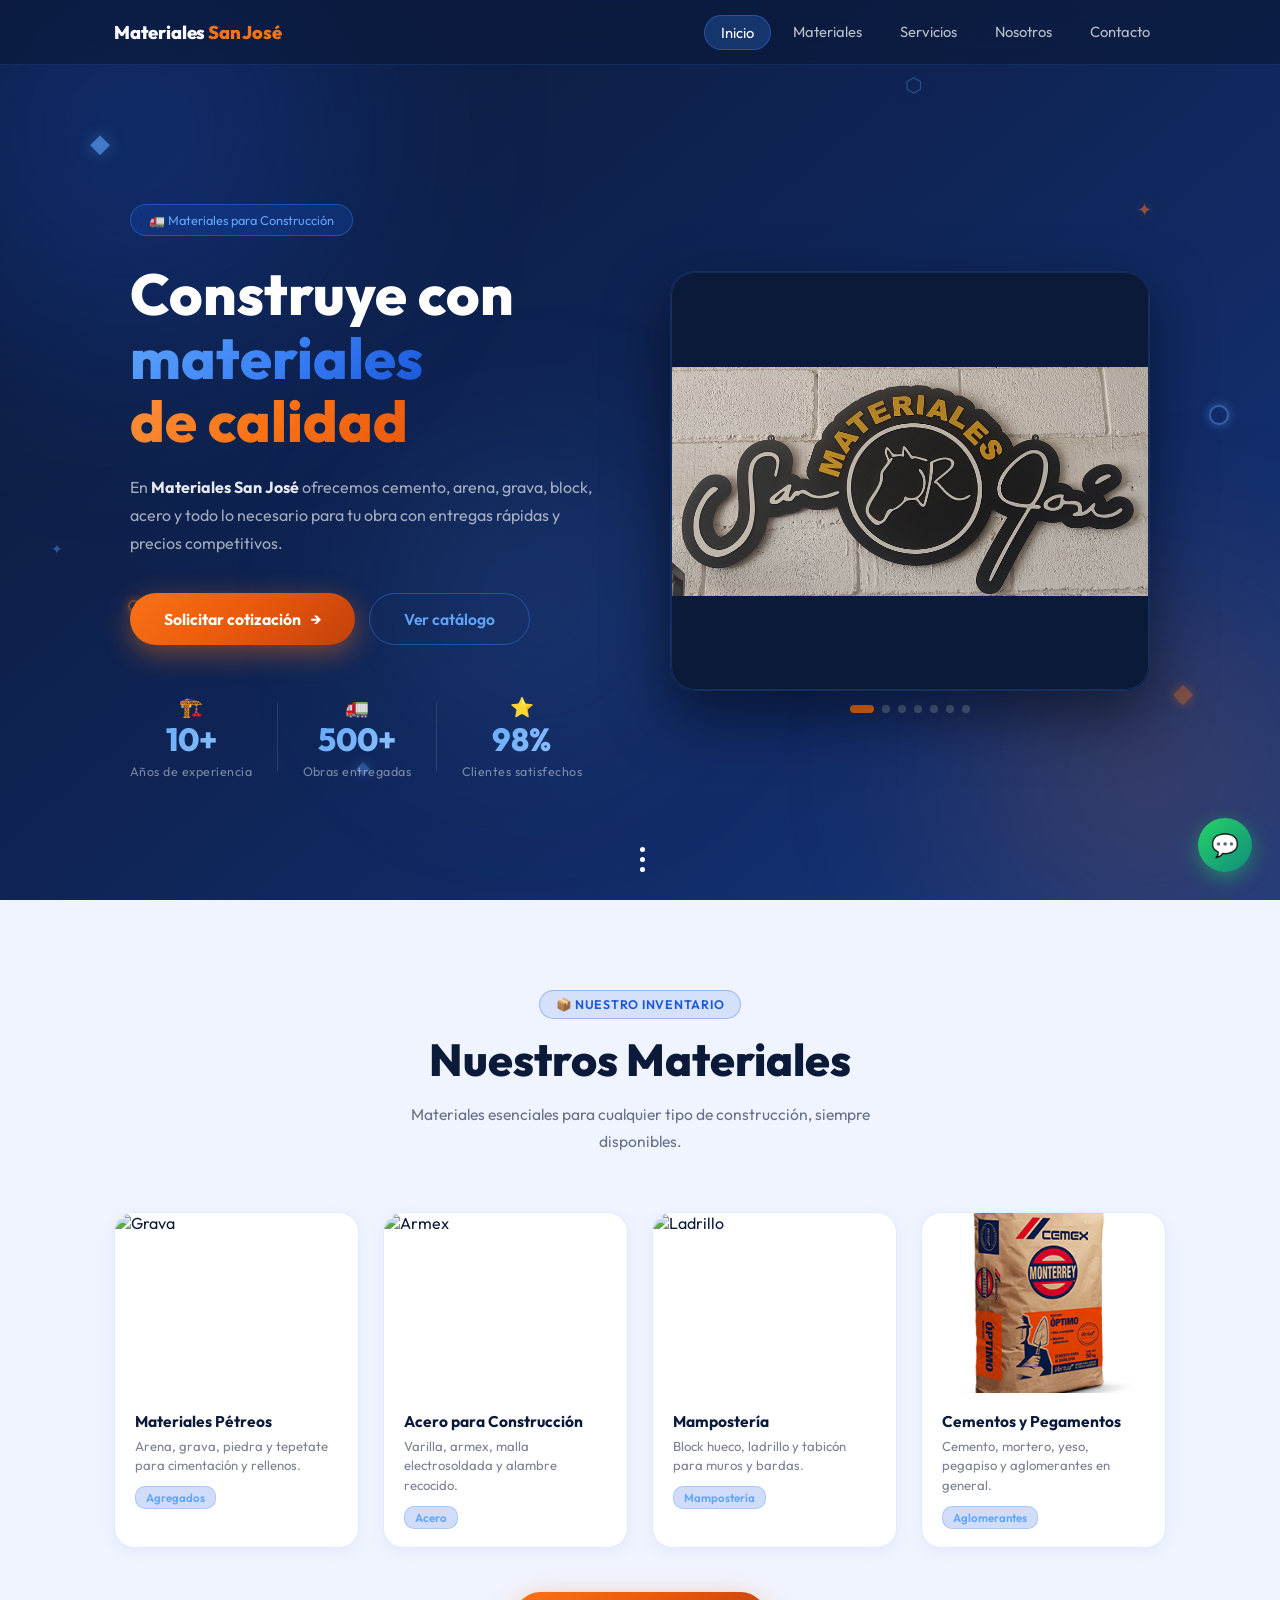
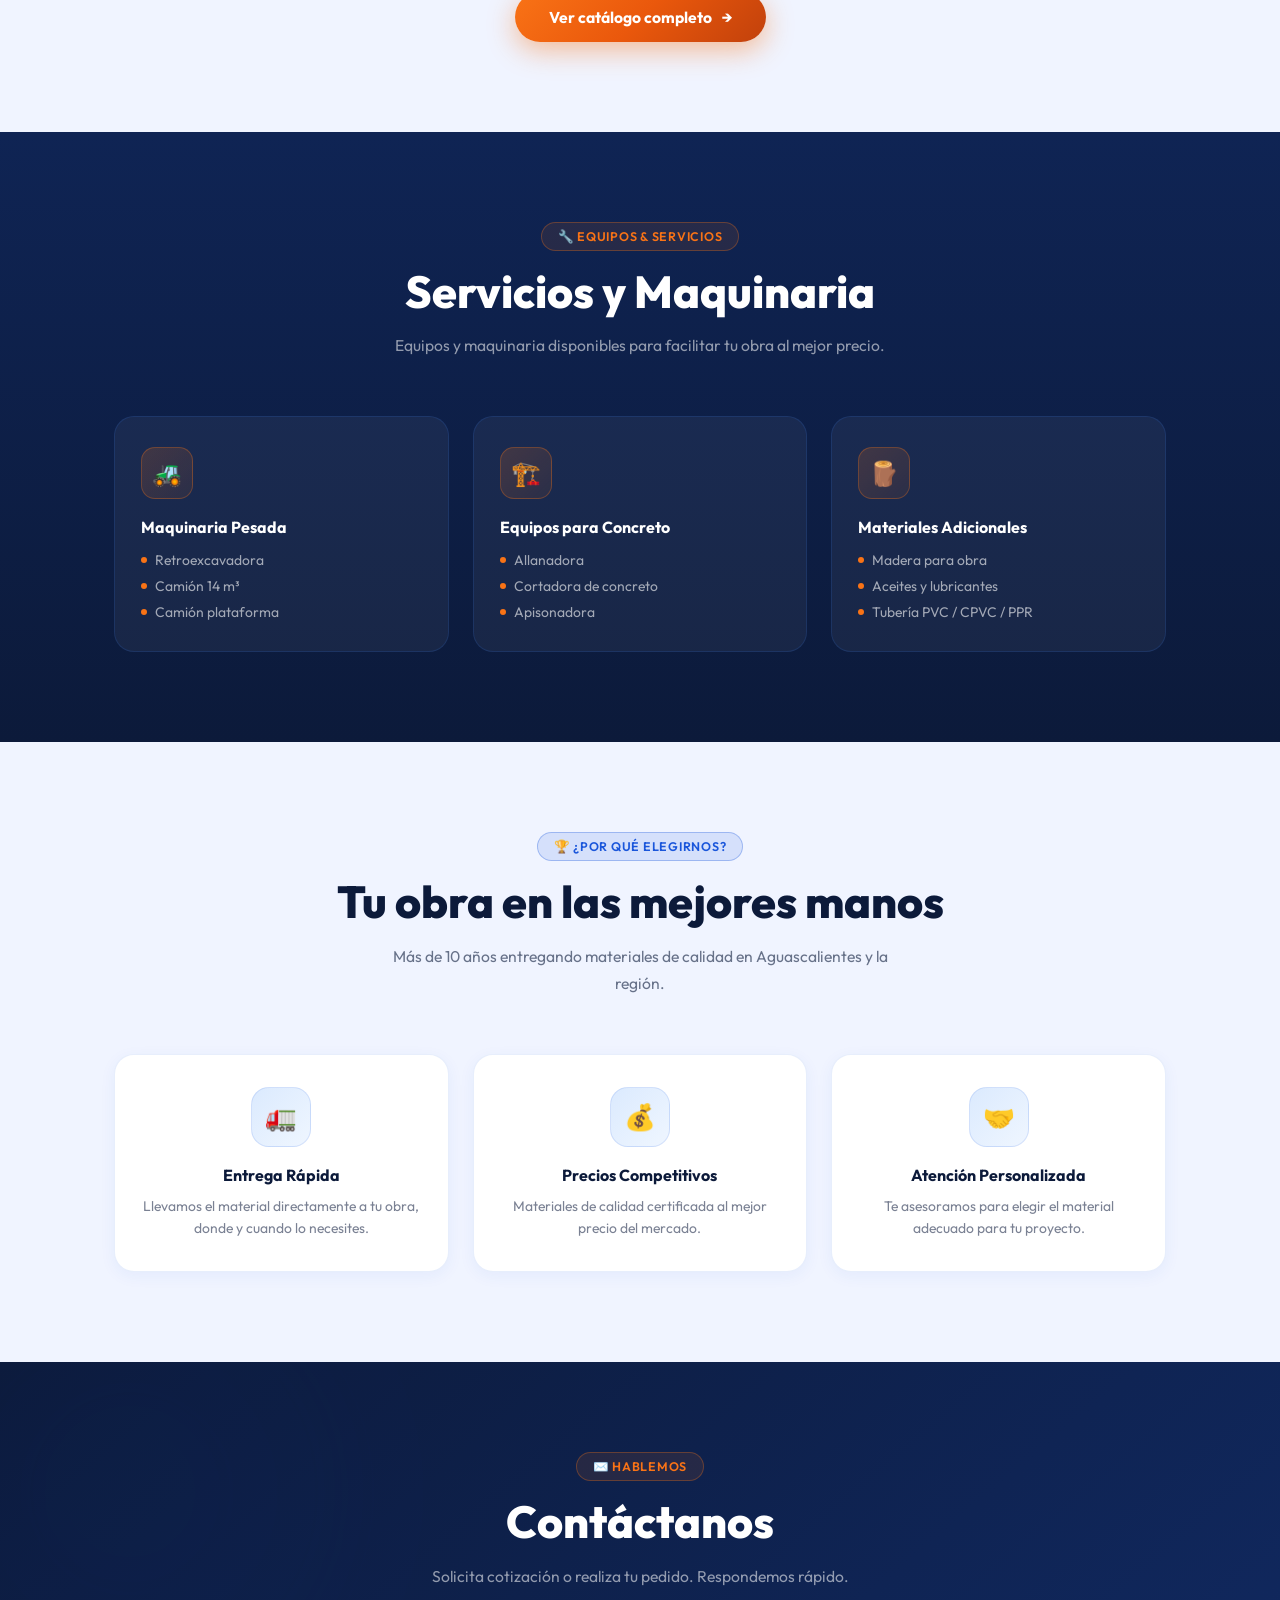
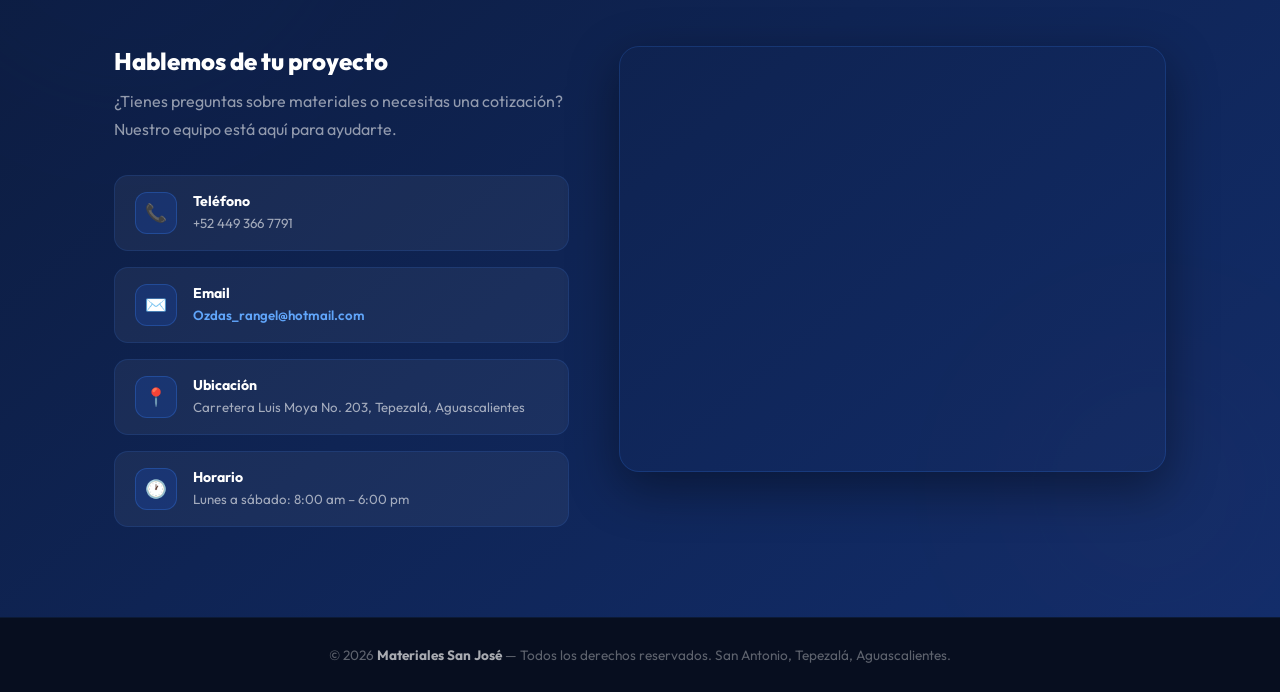
==== commit 56d73e30: "Actualizacion" ====
--- a/index.html
+++ b/index.html
@@ -105,7 +105,7 @@
         <div class="hero-stats">
           <div class="stat">
             <span class="stat-icon">🏗️</span>
-            <span class="stat-num">15+</span>
+            <span class="stat-num">10+</span>
             <span class="stat-label">Años de experiencia</span>
           </div>
           <div class="stat">
@@ -350,7 +350,7 @@
 <!-- ===== FOOTER ===== -->
 <footer>
   <div class="container">
-    <p>© 2026 <strong>Materiales San José</strong> — Todos los derechos reservados. Tepezalá, Aguascalientes.</p>
+    <p>© 2026 <strong>Materiales San José</strong> — Todos los derechos reservados. San Antonio, Tepezalá, Aguascalientes.</p>
   </div>
 </footer>
 
